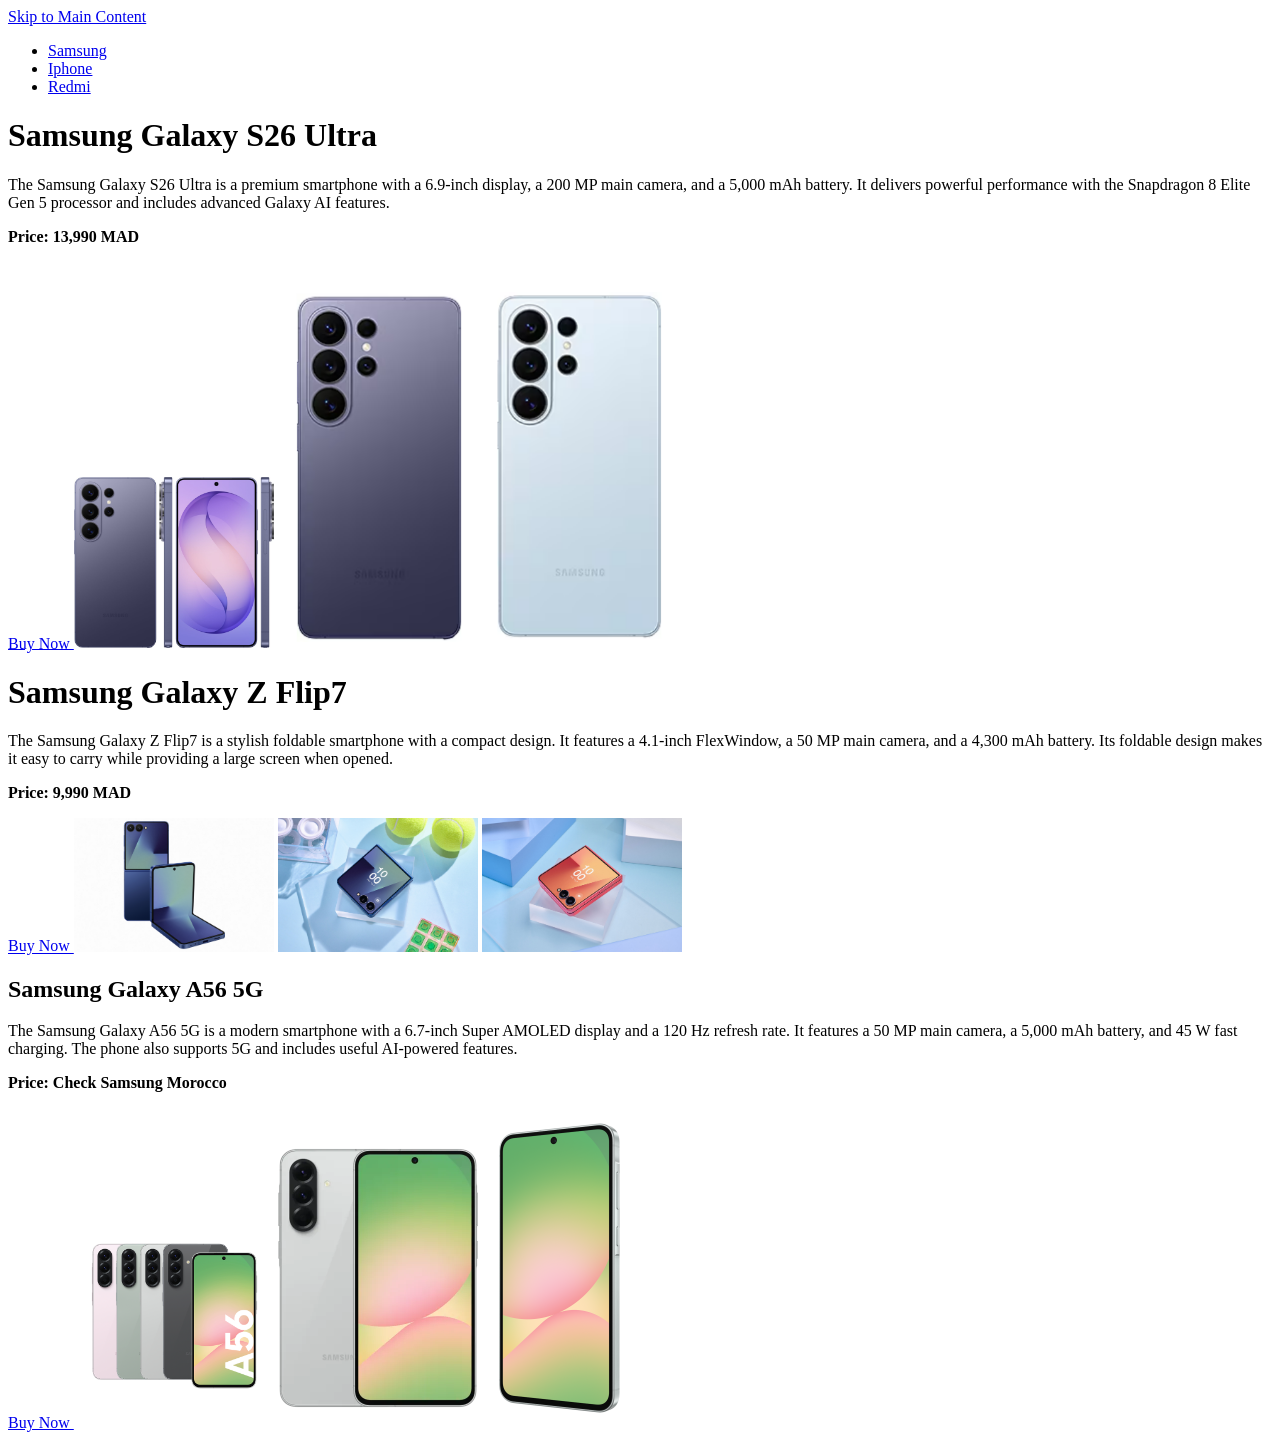
==== index.html @ 473e85aa "Add files via upload" ====
<!DOCTYPE html>
<html lang="en">
<head>
    <meta charset="utf-8">
    <meta name="viewport" content="width=device-width">
    <title>The new phones</title>
    <link rel="stylesheet" href="css/style.css">
</head>
<body>
      <a href="#main">Skip to Main Content</a>
      <header>
        <ul>
            <li><a href="Samsung.html">Samsung</a></li>
            <li><a href="Iphone.html">Iphone</a></li>
            <li><a href="Redmi.html">Redmi</a></li>
        </ul>
      </header>
      <main id="main">
      <div class="phones">
            <div class="phone">
        <h1>Samsung Galaxy S26 Ultra</h1>
          <p>The Samsung Galaxy S26 Ultra is a premium smartphone with a 6.9-inch display, a 200 MP main camera, and a 5,000 mAh battery. It delivers powerful performance with the Snapdragon 8 Elite Gen 5 processor and includes advanced Galaxy AI features.</p>
          <p><strong>Price: 13,990 MAD</strong></p>
          <a href="https://www.samsung.com/n_africa/smartphones/galaxy-s26-ultra/buy/">
          Buy Now
          </a>
          <img src="Image/samsung-galaxy-s26-ultra.jpg" width="200" alt="samsung-galaxy-s26-ultra in front and back and side">
          <img src="Image/Capture d'écran 2026-10-02 215614.png" width="200" alt="samsung-galaxy-s26-ultra back">
          <img src="Image/Capture d'écran 2026-10-02 215619.png" width="200" alt="samsung-galaxy-s26-ultra back">
          </div>
          <div class="phone">
      <h1>Samsung Galaxy Z Flip7</h1>

        <p>The Samsung Galaxy Z Flip7 is a stylish foldable smartphone with a compact design. It features a 4.1-inch FlexWindow, a 50 MP main camera, and a 4,300 mAh battery. Its foldable design makes it easy to carry while providing a large screen when opened.</p>

        <p><strong>Price: 9,990 MAD</strong></p>

        <a href="https://www.samsung.com/n_africa/smartphones/galaxy-z-flip7/">
        Buy Now
        </a>
        <img src="Image/001-galaxy-zflip7.jpg" width="200" alt="galaxy-z-flip7">
        <img src="Image/001-product-galaxy-zflip7-blueshadow.jpg " width="200" alt="galaxy-z-flip7 blue shadow">
        <img src="Image/005-product-galaxy-zflip7-coralred.jpg" width="200" alt="galaxy-z-flip7 coral red">
        </div>
        <div class="phone">
      <h2>Samsung Galaxy A56 5G</h2>

<p>The Samsung Galaxy A56 5G is a modern smartphone with a 6.7-inch Super AMOLED display and a 120 Hz refresh rate. It features a 50 MP main camera, a 5,000 mAh battery, and 45 W fast charging. The phone also supports 5G and includes useful AI-powered features.</p>

<p><strong>Price: Check Samsung Morocco</strong></p>

<a href="https://www.samsung.com/n_africa/">
    Buy Now
</a>
<img src="Image/001-galaxy-a56-5g-set-cut-all.png" width="200" alt="Galaxy a56 5G">
<img src="Image/SM-A566BZACEUB.webp" width="200" alt="Galaxy A56 5G profil side">
<img src="Image/SM-A566BZGCEUB.png" width="150" alt="galaxy-a56-5g back and profil side">
</div>
      </div>
      </main>
</body>
</html>
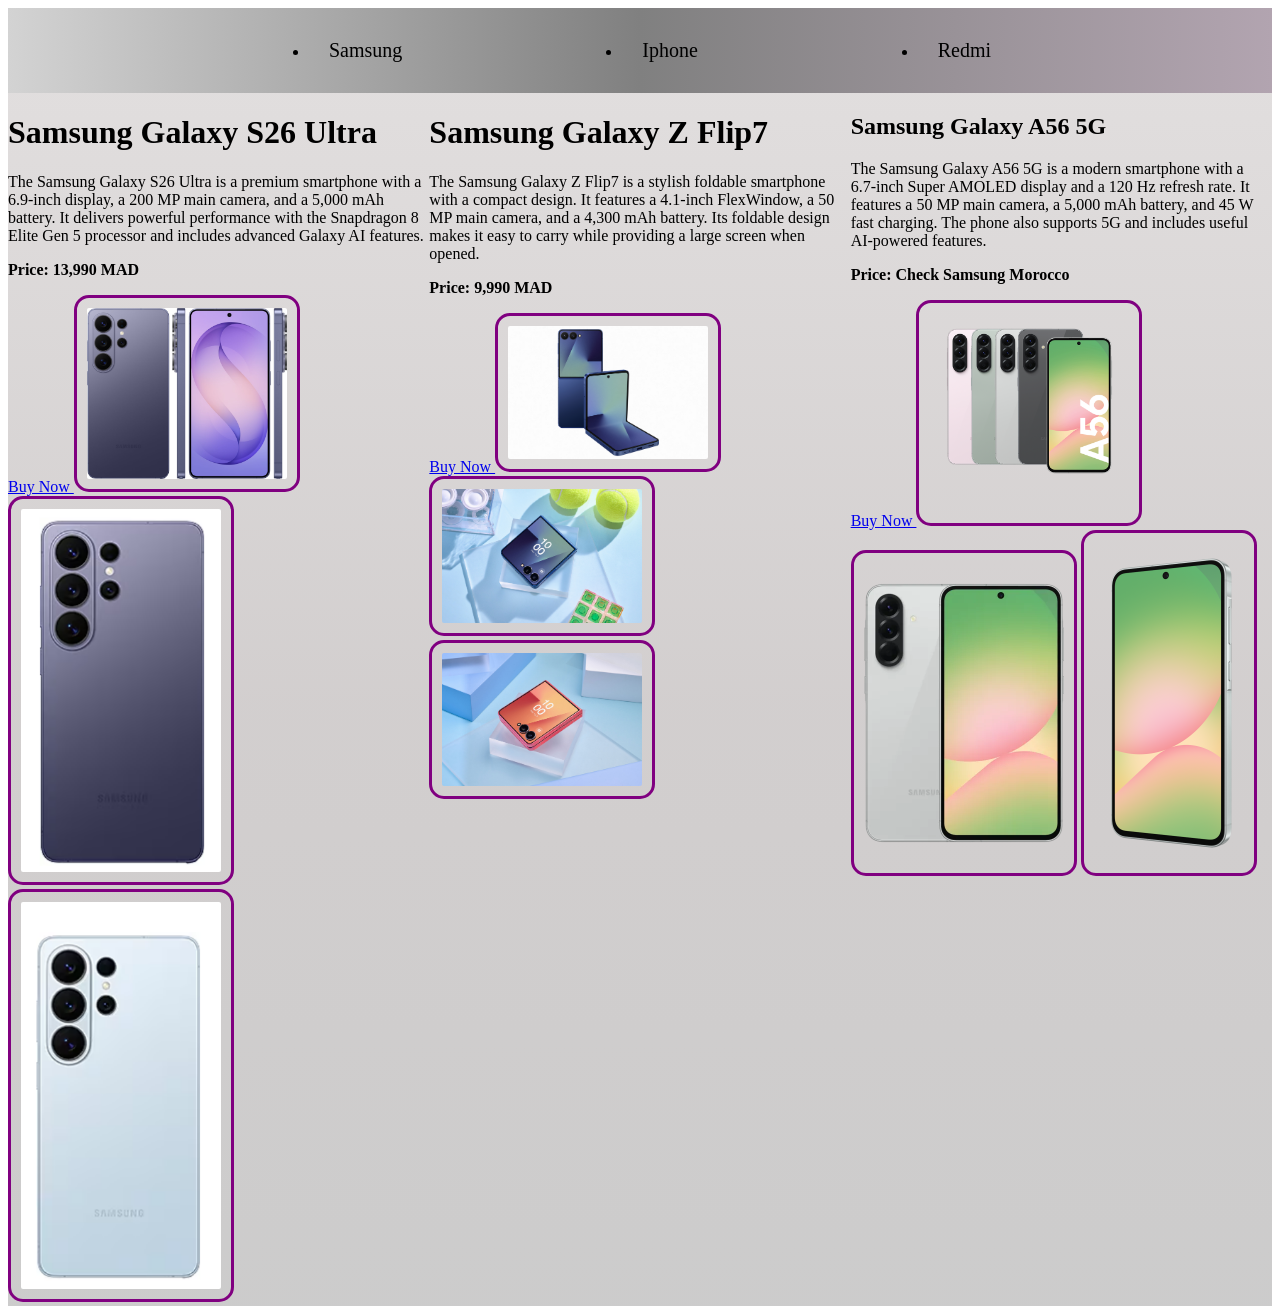
==== commit c4ba8c5f: "Update index.html" ====
--- a/index.html
+++ b/index.html
@@ -4,7 +4,7 @@
     <meta charset="utf-8">
     <meta name="viewport" content="width=device-width">
     <title>The new phones</title>
-    <link rel="stylesheet" href="css/style.css">
+    <link rel="stylesheet" href="CSS/style.css">
 </head>
 <body>
       <a href="#main">Skip to Main Content</a>
@@ -59,4 +59,4 @@
       </div>
       </main>
 </body>
-</html>+</html>
--- a/CSS/style.css
+++ b/CSS/style.css
@@ -0,0 +1,79 @@
+a[href="#main"] {
+    position: absolute;
+    left: -9999px;
+}
+
+a[href="#main"]:focus {
+    position: static;
+}
+header {
+    background: linear-gradient(to right, lightgray , gray , rgb(178, 164, 176));
+    padding: 15px;
+    text-align: center;
+}
+
+header a {
+    color: black;
+    text-decoration: none;
+    margin: 20px;
+    font-size: 20px;
+}
+main {
+    background: linear-gradient(to top, rgba(147, 146, 146, 0.47), rgba(170, 163, 163, 0.525), rgba(214, 210, 210, 0.74));
+}
+img {
+    border: 3px solid purple;
+    padding: 10px;
+    border-radius: 15px;
+}
+.phones {
+    display: grid;
+    grid-template-columns: 1fr 1fr 1fr;
+}
+header ul {
+    display: flex;
+    justify-content: center;
+    gap: 200px;
+}
+header a {
+    transition: 0.3s;
+}
+header a:hover {
+    color: red;
+    background-color: white;
+    border-radius: 5px;
+}
+.images img:nth-child(1) {
+    border-radius: 5px;
+}
+
+.images img:nth-child(2) {
+    border-radius: 20px;
+}
+
+.images img:nth-child(3) {
+    border-radius: 50px;
+}
+@media screen and (max-width: 600px) {
+
+    body {
+        font-size: 90%;
+    }
+
+    h1 {
+        font-size: 30px;
+    }
+
+    img {
+        max-width: 100%;
+        height: auto;
+    }
+
+}
+@media screen and (max-width: 600px) {
+
+    .grid {
+        grid-template-columns: 1fr;
+    }
+
+}
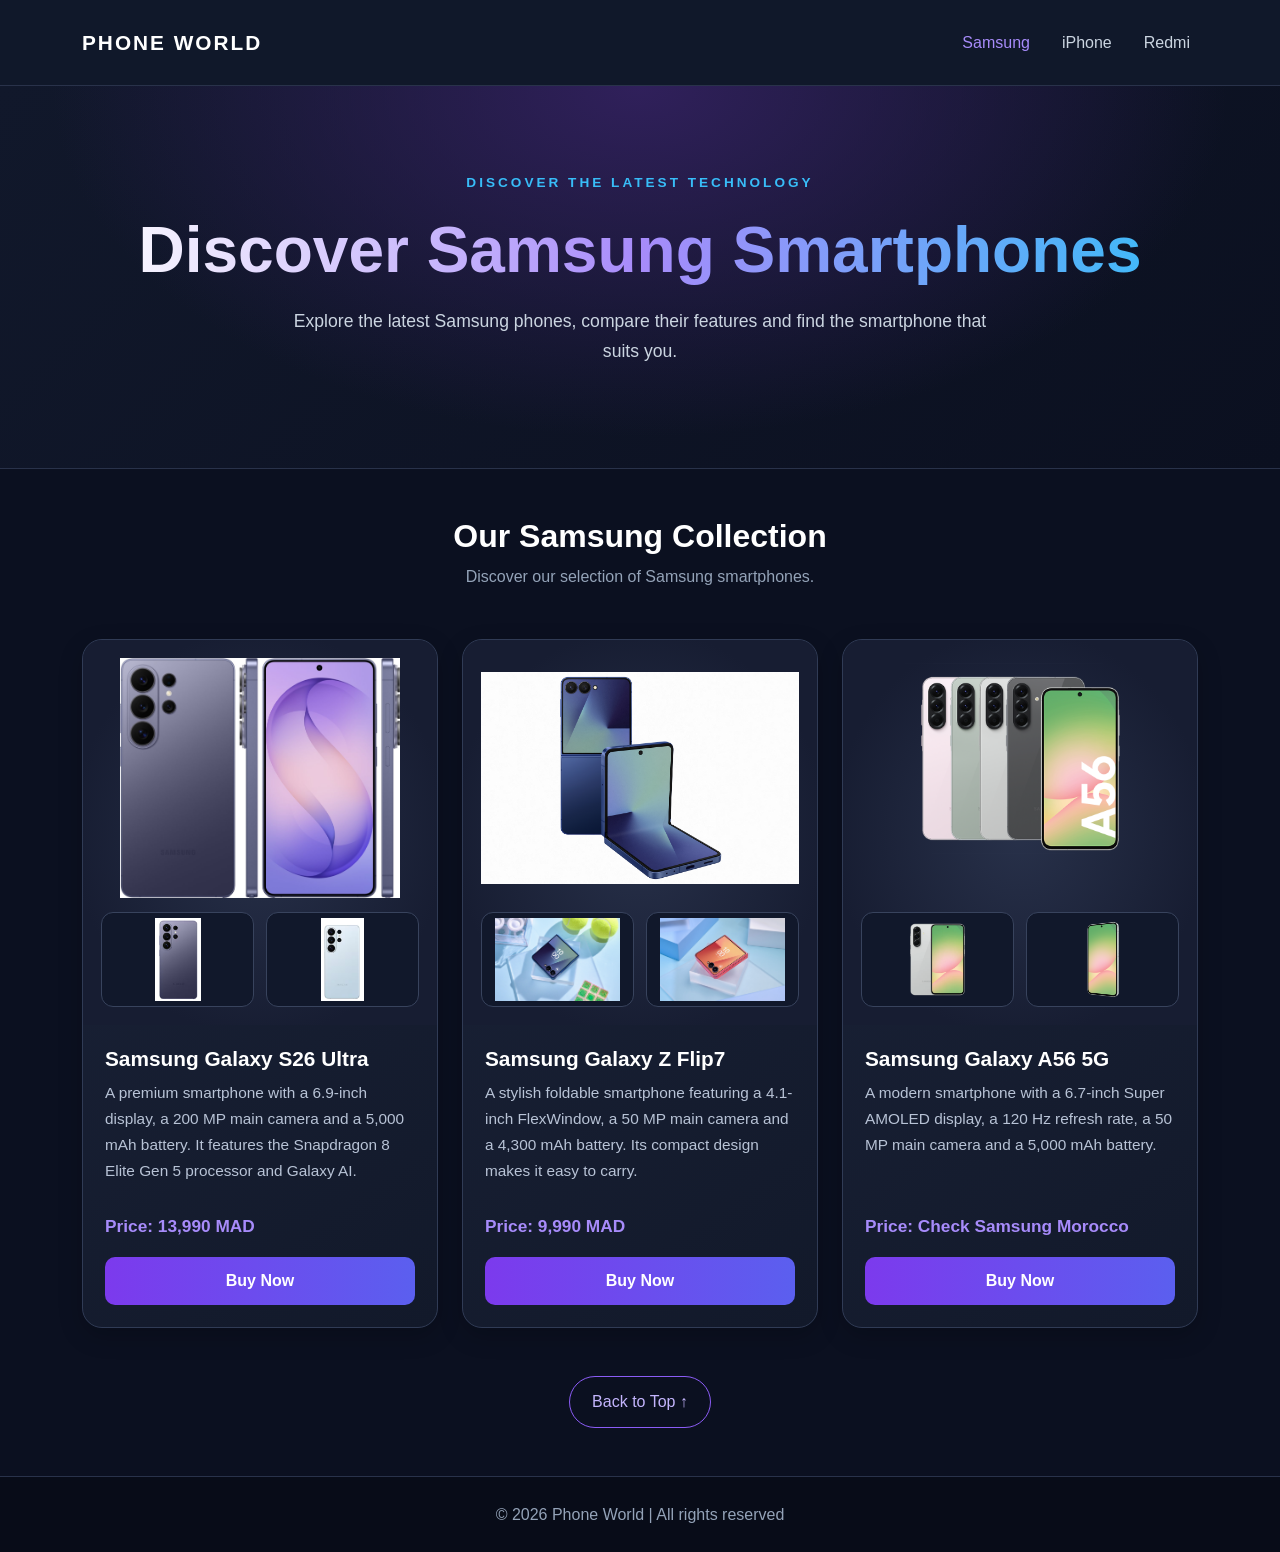
==== commit e6d67b1a: "Add files via upload" ====
--- a/index.html
+++ b/index.html
@@ -1,62 +1,211 @@
+
 <!DOCTYPE html>
 <html lang="en">
 <head>
-    <meta charset="utf-8">
-    <meta name="viewport" content="width=device-width">
-    <title>The new phones</title>
+    <meta charset="UTF-8">
+    <meta name="viewport" content="width=device-width, initial-scale=1.0">
+
+    <title>Samsung Phones | The New Phones</title>
+    <link href="https://cdn.jsdelivr.net/npm/bootstrap@5.3.8/dist/css/bootstrap.min.css" rel="stylesheet">
     <link rel="stylesheet" href="CSS/style.css">
 </head>
+
 <body>
-      <a href="#main">Skip to Main Content</a>
-      <header>
-        <ul>
-            <li><a href="Samsung.html">Samsung</a></li>
-            <li><a href="Iphone.html">Iphone</a></li>
-            <li><a href="Redmi.html">Redmi</a></li>
-        </ul>
-      </header>
-      <main id="main">
-      <div class="phones">
-            <div class="phone">
-        <h1>Samsung Galaxy S26 Ultra</h1>
-          <p>The Samsung Galaxy S26 Ultra is a premium smartphone with a 6.9-inch display, a 200 MP main camera, and a 5,000 mAh battery. It delivers powerful performance with the Snapdragon 8 Elite Gen 5 processor and includes advanced Galaxy AI features.</p>
-          <p><strong>Price: 13,990 MAD</strong></p>
-          <a href="https://www.samsung.com/n_africa/smartphones/galaxy-s26-ultra/buy/">
-          Buy Now
-          </a>
-          <img src="Image/samsung-galaxy-s26-ultra.jpg" width="200" alt="samsung-galaxy-s26-ultra in front and back and side">
-          <img src="Image/Capture d'écran 2026-10-02 215614.png" width="200" alt="samsung-galaxy-s26-ultra back">
-          <img src="Image/Capture d'écran 2026-10-02 215619.png" width="200" alt="samsung-galaxy-s26-ultra back">
-          </div>
-          <div class="phone">
-      <h1>Samsung Galaxy Z Flip7</h1>
-
-        <p>The Samsung Galaxy Z Flip7 is a stylish foldable smartphone with a compact design. It features a 4.1-inch FlexWindow, a 50 MP main camera, and a 4,300 mAh battery. Its foldable design makes it easy to carry while providing a large screen when opened.</p>
-
-        <p><strong>Price: 9,990 MAD</strong></p>
-
-        <a href="https://www.samsung.com/n_africa/smartphones/galaxy-z-flip7/">
-        Buy Now
-        </a>
-        <img src="Image/001-galaxy-zflip7.jpg" width="200" alt="galaxy-z-flip7">
-        <img src="Image/001-product-galaxy-zflip7-blueshadow.jpg " width="200" alt="galaxy-z-flip7 blue shadow">
-        <img src="Image/005-product-galaxy-zflip7-coralred.jpg" width="200" alt="galaxy-z-flip7 coral red">
+
+    <!-- Skip link for accessibility -->
+    <a class="skip-link" href="#main">Skip to Main Content</a>
+
+    <!-- Navigation -->
+    <header>
+        <nav class="navbar navbar-expand navbar-dark">
+            <div class="container">
+                <a class="navbar-brand fw-bold" href="index.html">
+                    PHONE WORLD
+                </a>
+
+                <ul class="navbar-nav ms-auto flex-row gap-3">
+                    <li class="nav-item">
+                        <a class="nav-link active" href="index.html">Samsung</a>
+                    </li>
+                    <li class="nav-item">
+                        <a class="nav-link" href="Iphone.html">iPhone</a>
+                    </li>
+                    <li class="nav-item">
+                        <a class="nav-link" href="Redmi.html">Redmi</a>
+                    </li>
+                </ul>
+            </div>
+        </nav>
+    </header>
+
+    <!-- Main content -->
+    <main id="main">
+
+        <!-- Hero section -->
+        <section class="hero text-center">
+            <div class="container">
+                <p class="text-uppercase fw-bold">Discover the latest technology</p>
+                <h1>Discover Samsung Smartphones</h1>
+                <p class="hero-text">
+                    Explore the latest Samsung phones, compare their features
+                    and find the smartphone that suits you.
+                </p>
+            </div>
+        </section>
+
+        <!-- Phones -->
+        <section class="container py-5">
+            <div class="text-center mb-5">
+                <h2>Our Samsung Collection</h2>
+                <p>Discover our selection of Samsung smartphones.</p>
+            </div>
+
+            <div class="row row-cols-1 row-cols-md-2 row-cols-lg-3 g-4">
+
+                <!-- Galaxy S26 Ultra -->
+                <div class="col">
+                    <article class="card phone-card h-100">
+                        <div class="phone-images">
+                            <img src="Image/samsung-galaxy-s26-ultra.jpg"
+                                 class="card-img-top img-fluid"
+                                 alt="Samsung Galaxy S26 Ultra front and back">
+
+                            <div class="extra-images">
+                                <img src="Image/Capture d'écran 2026-10-02 215614.png"
+                                     class="img-fluid"
+                                     alt="Samsung Galaxy S26 Ultra rear view">
+
+                                <img src="Image/Capture d'écran 2026-10-02 215619.png"
+                                     class="img-fluid"
+                                     alt="Samsung Galaxy S26 Ultra back design">
+                            </div>
+                        </div>
+
+                        <div class="card-body d-flex flex-column">
+                            <h3 class="card-title">Samsung Galaxy S26 Ultra</h3>
+
+                            <p class="card-text">
+                                A premium smartphone with a 6.9-inch display,
+                                a 200 MP main camera and a 5,000 mAh battery.
+                                It features the Snapdragon 8 Elite Gen 5
+                                processor and Galaxy AI.
+                            </p>
+
+                            <p class="price mt-auto">
+                                Price: 13,990 MAD
+                            </p>
+
+                            <a class="btn btn-primary buy-btn"
+                               href="https://www.samsung.com/n_africa/smartphones/galaxy-s26-ultra/buy/"
+                               target="_blank"
+                               rel="noopener noreferrer">
+                                Buy Now
+                            </a>
+                        </div>
+                    </article>
+                </div>
+
+                <!-- Galaxy Z Flip7 -->
+                <div class="col">
+                    <article class="card phone-card h-100">
+                        <div class="phone-images">
+                            <img src="Image/001-galaxy-zflip7.jpg"
+                                 class="card-img-top img-fluid"
+                                 alt="Samsung Galaxy Z Flip7">
+
+                            <div class="extra-images">
+                                <img src="Image/001-product-galaxy-zflip7-blueshadow.jpg"
+                                     class="img-fluid"
+                                     alt="Samsung Galaxy Z Flip7 blue shadow">
+
+                                <img src="Image/005-product-galaxy-zflip7-coralred.jpg"
+                                     class="img-fluid"
+                                     alt="Samsung Galaxy Z Flip7 coral red">
+                            </div>
+                        </div>
+
+                        <div class="card-body d-flex flex-column">
+                            <h3 class="card-title">Samsung Galaxy Z Flip7</h3>
+
+                            <p class="card-text">
+                                A stylish foldable smartphone featuring a
+                                4.1-inch FlexWindow, a 50 MP main camera
+                                and a 4,300 mAh battery. Its compact design
+                                makes it easy to carry.
+                            </p>
+
+                            <p class="price mt-auto">
+                                Price: 9,990 MAD
+                            </p>
+
+                            <a class="btn btn-primary buy-btn"
+                               href="https://www.samsung.com/n_africa/smartphones/galaxy-z-flip7/"
+                               target="_blank"
+                               rel="noopener noreferrer">
+                                Buy Now
+                            </a>
+                        </div>
+                    </article>
+                </div>
+
+                <!-- Galaxy A56 -->
+                <div class="col">
+                    <article class="card phone-card h-100">
+                        <div class="phone-images">
+                            <img src="Image/001-galaxy-a56-5g-set-cut-all.png"
+                                 class="card-img-top img-fluid"
+                                 alt="Samsung Galaxy A56 5G">
+
+                            <div class="extra-images">
+                                <img src="Image/SM-A566BZACEUB.webp"
+                                     class="img-fluid"
+                                     alt="Samsung Galaxy A56 5G side view">
+
+                                <img src="Image/SM-A566BZGCEUB.png"
+                                     class="img-fluid"
+                                     alt="Samsung Galaxy A56 5G rear and side view">
+                            </div>
+                        </div>
+
+                        <div class="card-body d-flex flex-column">
+                            <h3 class="card-title">Samsung Galaxy A56 5G</h3>
+
+                            <p class="card-text">
+                                A modern smartphone with a 6.7-inch Super AMOLED
+                                display, a 120 Hz refresh rate, a 50 MP main
+                                camera and a 5,000 mAh battery.
+                            </p>
+
+                            <p class="price mt-auto">
+                                Price: Check Samsung Morocco
+                            </p>
+
+                            <a class="btn btn-primary buy-btn"
+                               href="https://www.samsung.com/n_africa/"
+                               target="_blank"
+                               rel="noopener noreferrer">
+                                Buy Now
+                            </a>
+                        </div>
+                    </article>
+                </div>
+
+            </div>
+        </section>
+
+        <!-- Back to top -->
+        <div class="text-center pb-5">
+            <a href="#top" class="back-top">Back to Top ↑</a>
         </div>
-        <div class="phone">
-      <h2>Samsung Galaxy A56 5G</h2>
-
-<p>The Samsung Galaxy A56 5G is a modern smartphone with a 6.7-inch Super AMOLED display and a 120 Hz refresh rate. It features a 50 MP main camera, a 5,000 mAh battery, and 45 W fast charging. The phone also supports 5G and includes useful AI-powered features.</p>
-
-<p><strong>Price: Check Samsung Morocco</strong></p>
-
-<a href="https://www.samsung.com/n_africa/">
-    Buy Now
-</a>
-<img src="Image/001-galaxy-a56-5g-set-cut-all.png" width="200" alt="Galaxy a56 5G">
-<img src="Image/SM-A566BZACEUB.webp" width="200" alt="Galaxy A56 5G profil side">
-<img src="Image/SM-A566BZGCEUB.png" width="150" alt="galaxy-a56-5g back and profil side">
-</div>
-      </div>
-      </main>
+
+    </main>
+
+    <!-- Footer -->
+    <footer class="text-center py-4">
+        <p class="mb-0">
+            &copy; 2026 Phone World | All rights reserved
+        </p>
+    </footer>
+
 </body>
 </html>
--- a/CSS/style.css
+++ b/CSS/style.css
@@ -1,79 +1,295 @@
-a[href="#main"] {
+
+/* ===== GENERAL ===== */
+* {
+    box-sizing: border-box;
+}
+
+html {
+    scroll-behavior: smooth;
+}
+
+body {
+    margin: 0;
+    background: #0B1020;
+    color: #F8FAFC;
+    font-family: Arial, sans-serif;
+    line-height: 1.7;
+}
+
+/* ===== ACCESSIBILITY ===== */
+.skip-link {
     position: absolute;
-    left: -9999px;
-}
-
-a[href="#main"]:focus {
-    position: static;
-}
+    top: -100px;
+    left: 15px;
+    z-index: 1000;
+    padding: 12px 18px;
+    background: #FFFFFF;
+    color: #0B1020;
+    border-radius: 8px;
+}
+
+.skip-link:focus {
+    top: 10px;
+}
+
+/* ===== NAVIGATION ===== */
 header {
-    background: linear-gradient(to right, lightgray , gray , rgb(178, 164, 176));
-    padding: 15px;
-    text-align: center;
-}
-
-header a {
-    color: black;
-    text-decoration: none;
-    margin: 20px;
-    font-size: 20px;
-}
-main {
-    background: linear-gradient(to top, rgba(147, 146, 146, 0.47), rgba(170, 163, 163, 0.525), rgba(214, 210, 210, 0.74));
-}
-img {
-    border: 3px solid purple;
-    padding: 10px;
-    border-radius: 15px;
-}
-.phones {
-    display: grid;
-    grid-template-columns: 1fr 1fr 1fr;
-}
-header ul {
+    background: rgba(17, 24, 43, 0.97);
+    border-bottom: 1px solid #29324A;
+    padding: 12px 20px;
+}
+
+header .navbar {
+    padding: 8px 0;
+}
+
+.navbar-brand {
+    color: #FFFFFF !important;
+    font-size: 1.3rem;
+    letter-spacing: 2px;
+}
+
+.navbar-nav {
+    gap: 20px;
+}
+
+.nav-link {
+    color: #CBD5E1 !important;
+    transition: color 0.3s ease;
+}
+
+.nav-link:hover,
+.nav-link:focus,
+.nav-link.active {
+    color: #A78BFA !important;
+}
+
+/* ===== HERO ===== */
+.hero {
+    padding: 85px 20px;
+    background:
+        radial-gradient(ellipse at top, #30205B 0%, transparent 65%),
+        linear-gradient(135deg, #11182B, #0B1020);
+    border-bottom: 1px solid #29324A;
+}
+
+.hero .text-uppercase {
+    color: #38BDF8;
+    letter-spacing: 3px;
+    font-size: 0.85rem;
+}
+
+.hero h1 {
+    margin: 18px 0;
+    font-size: clamp(2.2rem, 5vw, 4rem);
+    font-weight: 800;
+    line-height: 1.2;
+    background: linear-gradient(90deg, #FFFFFF, #A78BFA, #38BDF8);
+    -webkit-background-clip: text;
+    background-clip: text;
+    color: transparent;
+}
+
+.hero p {
+    max-width: 700px;
+    margin-left: auto;
+    margin-right: auto;
+}
+
+.hero-text {
+    color: #CBD5E1;
+    font-size: 1.1rem;
+}
+
+/* ===== SECTION TITLES ===== */
+main h2 {
+    color: #FFFFFF;
+    font-weight: 750;
+}
+
+.container > .text-center > p {
+    color: #94A3B8;
+}
+
+/* ===== PHONE CARDS ===== */
+.phone-card {
+    height: 100%;
+    overflow: hidden;
+    background: linear-gradient(145deg, #1B2339, #12192A);
+    color: #F8FAFC;
+    border: 1px solid #303B55;
+    border-radius: 20px;
+    box-shadow: 0 8px 25px rgba(0, 0, 0, 0.2);
+    transition:
+        transform 0.3s ease,
+        border-color 0.3s ease,
+        box-shadow 0.3s ease;
+}
+
+.phone-card:hover {
+    transform: translateY(-7px);
+    border-color: #8B5CF6;
+    box-shadow: 0 15px 35px rgba(139, 92, 246, 0.18);
+}
+
+.phone-images {
+    padding: 18px;
+    background: radial-gradient(
+        ellipse at center,
+        #28314A 0%,
+        #171D32 75%
+    );
+}
+
+.phone-images .card-img-top {
+    width: 100%;
+    height: 240px;
+    object-fit: contain;
+    border-radius: 12px;
+    background: transparent;
+}
+
+.extra-images {
     display: flex;
     justify-content: center;
-    gap: 200px;
-}
-header a {
-    transition: 0.3s;
-}
-header a:hover {
-    color: red;
-    background-color: white;
-    border-radius: 5px;
-}
-.images img:nth-child(1) {
-    border-radius: 5px;
-}
-
-.images img:nth-child(2) {
-    border-radius: 20px;
-}
-
-.images img:nth-child(3) {
-    border-radius: 50px;
-}
-@media screen and (max-width: 600px) {
-
-    body {
-        font-size: 90%;
-    }
-
-    h1 {
-        font-size: 30px;
-    }
-
-    img {
-        max-width: 100%;
-        height: auto;
-    }
-
-}
-@media screen and (max-width: 600px) {
-
-    .grid {
-        grid-template-columns: 1fr;
-    }
-
-}+    align-items: center;
+    gap: 12px;
+    margin-top: 14px;
+}
+
+.extra-images img {
+    width: 48%;
+    height: 95px;
+    object-fit: contain;
+    padding: 5px;
+    border: 1px solid #38435D;
+    border-radius: 12px;
+    background: #11182B;
+}
+
+.card-body {
+    padding: 22px;
+    display: flex;
+    flex-direction: column;
+}
+
+.card-title {
+    color: #FFFFFF;
+    font-size: 1.3rem;
+    font-weight: 750;
+}
+
+.card-text {
+    color: #B8C3D6;
+    font-size: 0.96rem;
+}
+
+/* ===== PRICES ===== */
+.price {
+    margin-top: auto;
+    padding-top: 12px;
+    color: #A78BFA;
+    font-size: 1.08rem;
+    font-weight: 750;
+}
+
+/* ===== BUTTONS ===== */
+.buy-btn {
+    padding: 12px 16px;
+    border: 0;
+    border-radius: 10px;
+    background: linear-gradient(90deg, #7C3AED, #5B5FEF);
+    color: #FFFFFF;
+    font-weight: bold;
+    transition:
+        transform 0.2s ease,
+        box-shadow 0.2s ease;
+}
+
+.buy-btn:hover,
+.buy-btn:focus {
+    background: linear-gradient(90deg, #6D28D9, #4338CA);
+    color: #FFFFFF;
+    transform: translateY(-2px);
+    box-shadow: 0 6px 20px rgba(124, 58, 237, 0.3);
+}
+
+/* ===== BACK TO TOP ===== */
+.back-top {
+    display: inline-block;
+    padding: 11px 22px;
+    border: 1px solid #8B5CF6;
+    border-radius: 30px;
+    color: #C4B5FD;
+    text-decoration: none;
+    transition: 0.3s ease;
+}
+
+.back-top:hover,
+.back-top:focus {
+    background: #8B5CF6;
+    color: #FFFFFF;
+}
+
+/* ===== FOOTER ===== */
+footer {
+    background: #080C18;
+    color: #94A3B8;
+    border-top: 1px solid #29324A;
+}
+
+/* ===== RESPONSIVE DESIGN ===== */
+@media (max-width: 576px) {
+    .hero {
+        padding: 55px 18px;
+    }
+
+    .hero .text-uppercase {
+        letter-spacing: 2px;
+    }
+
+    header {
+        padding: 10px;
+    }
+
+    .navbar-brand {
+        font-size: 1rem;
+        letter-spacing: 1px;
+    }
+
+    .navbar .container {
+        flex-wrap: wrap;
+        gap: 8px;
+    }
+
+    .navbar-nav {
+        gap: 5px;
+    }
+
+    .nav-link {
+        padding: 6px !important;
+        font-size: 0.88rem;
+    }
+
+    .phone-images .card-img-top {
+        height: 210px;
+    }
+
+    .card-body {
+        padding: 18px;
+    }
+}
+
+/* ===== REDUCE MOTION IF REQUESTED ===== */
+@media (prefers-reduced-motion: reduce) {
+    html {
+        scroll-behavior: auto;
+    }
+
+    *,
+    *::before,
+    *::after {
+        transition-duration: 0.01ms !important;
+        animation-duration: 0.01ms !important;
+    }
+}
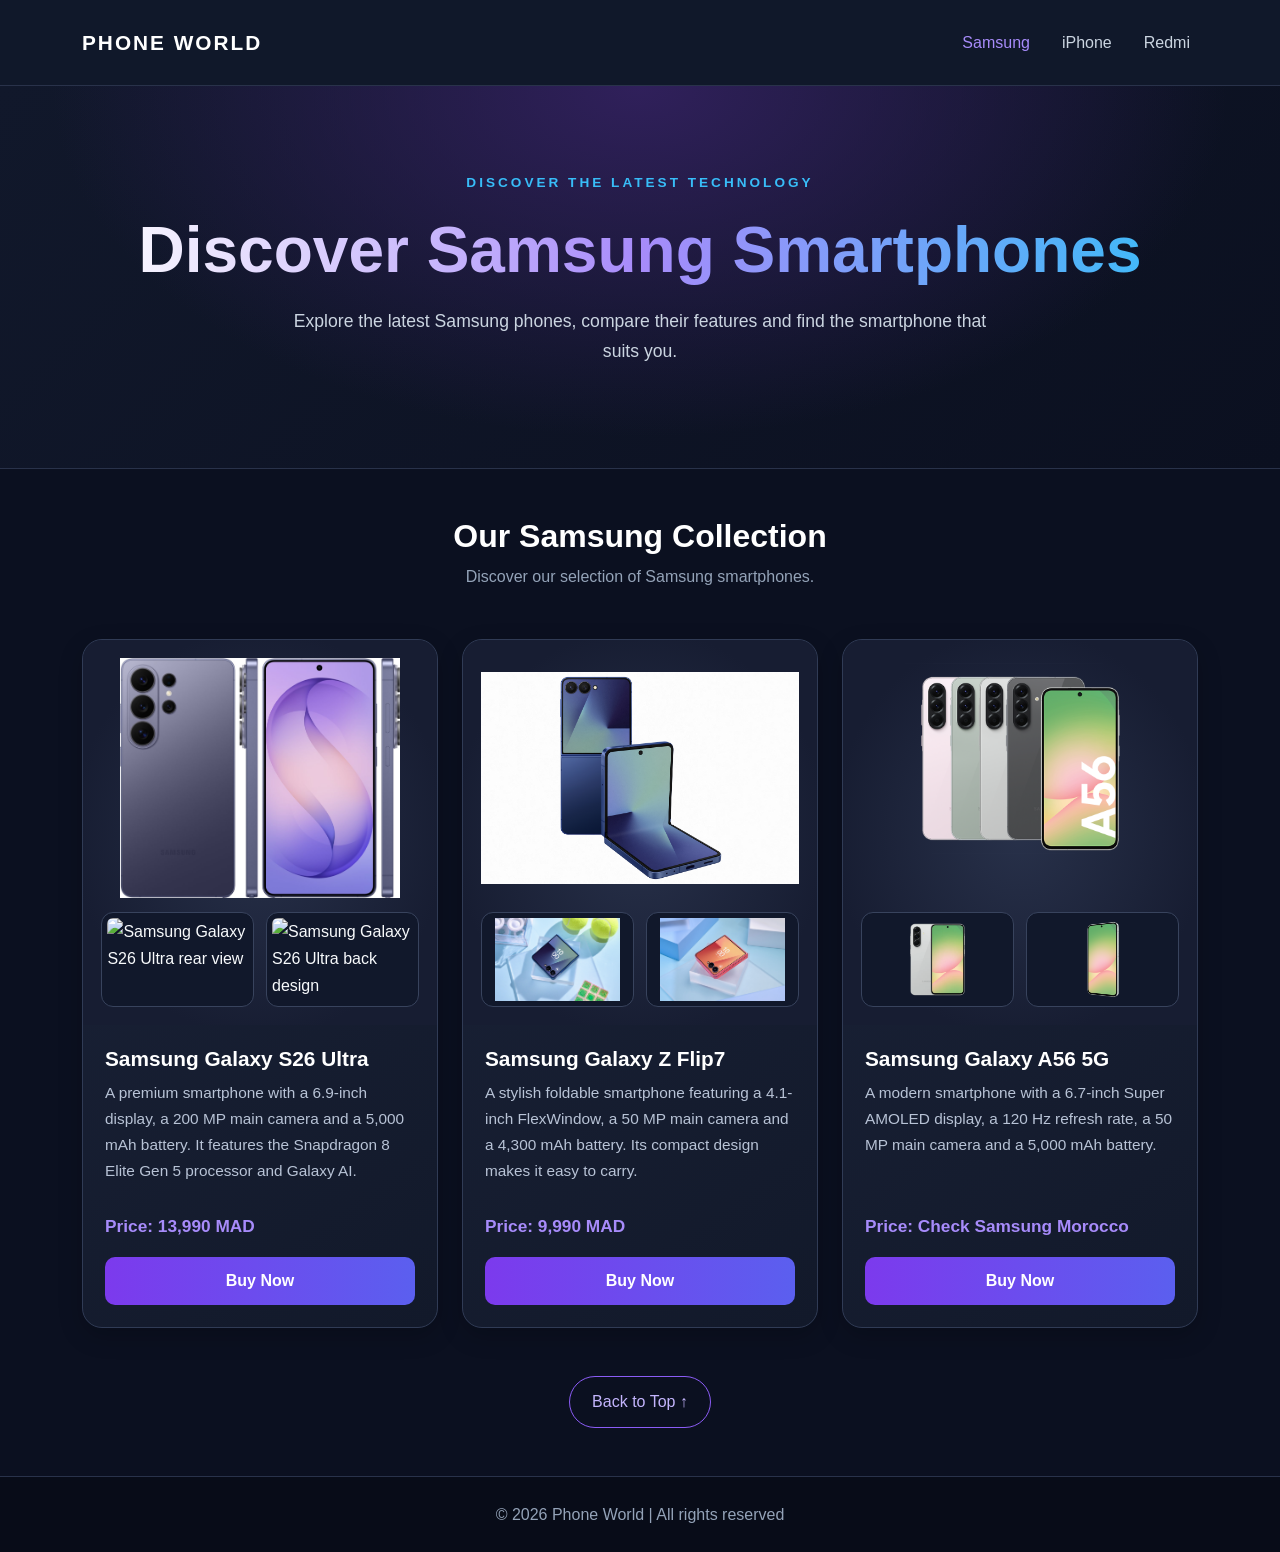
==== commit 1e3c4990: "Add files via upload" ====
--- a/index.html
+++ b/index.html
@@ -71,13 +71,13 @@
                                  alt="Samsung Galaxy S26 Ultra front and back">
 
                             <div class="extra-images">
-                                <img src="Image/Capture d'écran 2026-10-02 215614.png"
-                                     class="img-fluid"
-                                     alt="Samsung Galaxy S26 Ultra rear view">
-
-                                <img src="Image/Capture d'écran 2026-10-02 215619.png"
-                                     class="img-fluid"
-                                     alt="Samsung Galaxy S26 Ultra back design">
+                                <img src="Image/samsung-s26-ultra-rear.png"
+                                  class="img-fluid"
+                                 alt="Samsung Galaxy S26 Ultra rear view">
+
+                                <img src="Image/samsung-s26-ultra-back.png"
+                                   class="img-fluid"
+                                   alt="Samsung Galaxy S26 Ultra back design">
                             </div>
                         </div>
 
